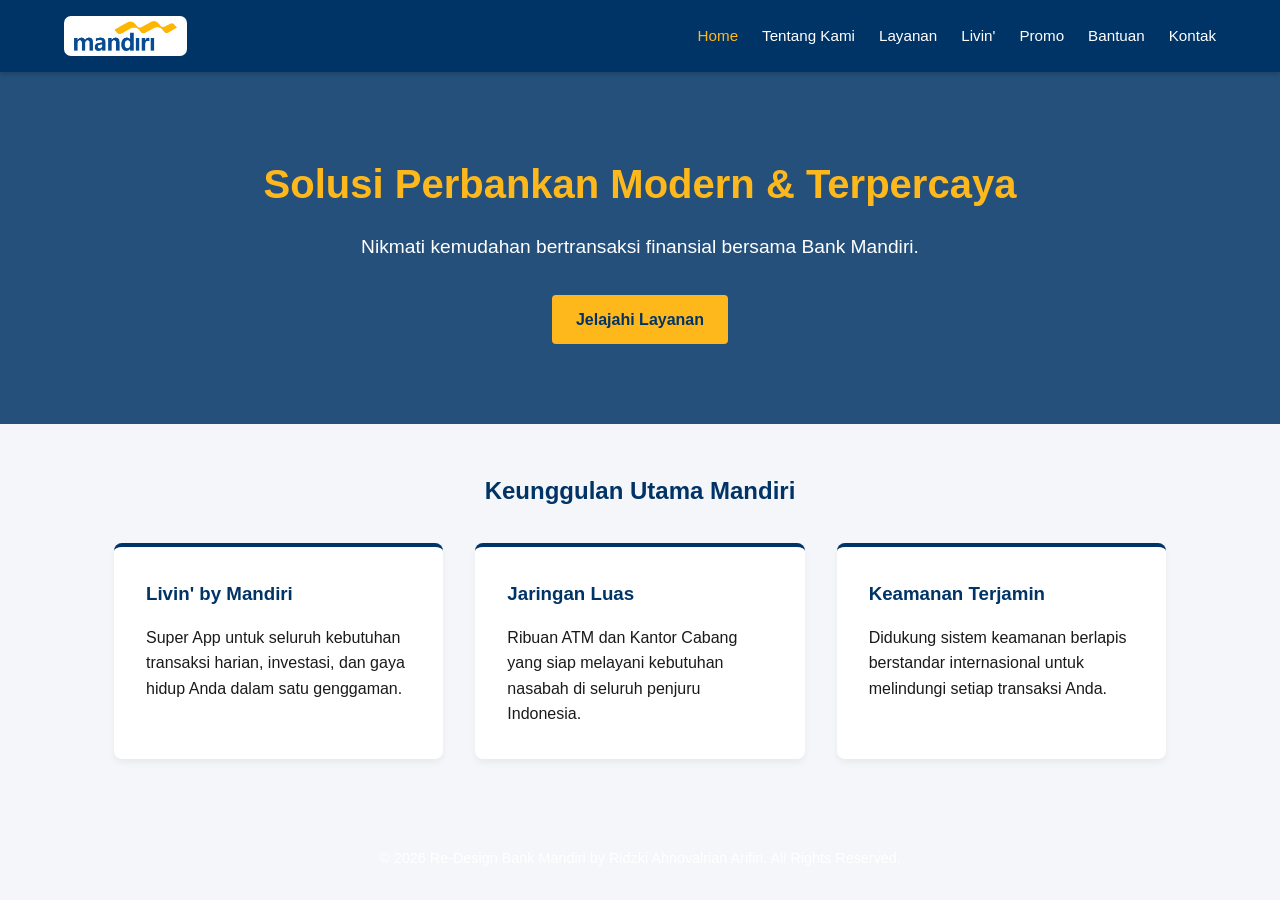
==== index.html @ 8b1b0275 "set up awal" ====
<!DOCTYPE html>
<html lang="id">
<head>
    <meta charset="UTF-8">
    <meta name="viewport" content="width=device-width, initial-scale=1.0">
    <title>Bank Mandiri - Terdepan, Terpercaya, Bersama Anda</title>
    <link rel="stylesheet" href="css/style.css">
</head>
<body>
    <header id="ridzki_header">
        <a href="index.html" class="ridzki_logo">
            <img src="assets/logo.png" alt="Logo Bank Mandiri">
        </a>
        
        <div class="ridzki_menu_toggle">
            <span></span>
            <span></span>
            <span></span>
        </div>

        <nav id="ridzki_nav">
            <ul>
                <li><a href="index.html">Home</a></li>
                <li><a href="about.html">Tentang Kami</a></li>
                <li><a href="services.html">Layanan</a></li>
                <li><a href="livin.html">Livin'</a></li>
                <li><a href="promo.html">Promo</a></li>
                <li><a href="help.html">Bantuan</a></li>
                <li><a href="contact.html">Kontak</a></li>
            </ul>
        </nav>
    </header>

    <section class="ridzki_hero">
        <h1>Solusi Perbankan Modern & Terpercaya</h1>
        <p>Nikmati kemudahan bertransaksi finansial bersama Bank Mandiri.</p>
        <a href="services.html" class="ridzki_btn">Jelajahi Layanan</a>
    </section>

    <div class="ridzki_container">
        <h2 style="text-align: center; color: var(--ridzki-mandiri-blue);">Keunggulan Utama Mandiri</h2>
        <div class="ridzki_grid">
            <div class="ridzki_card">
                <h3>Livin' by Mandiri</h3>
                <p>Super App untuk seluruh kebutuhan transaksi harian, investasi, dan gaya hidup Anda dalam satu genggaman.</p>
            </div>
            <div class="ridzki_card">
                <h3>Jaringan Luas</h3>
                <p>Ribuan ATM dan Kantor Cabang yang siap melayani kebutuhan nasabah di seluruh penjuru Indonesia.</p>
            </div>
            <div class="ridzki_card">
                <h3>Keamanan Terjamin</h3>
                <p>Didukung sistem keamanan berlapis berstandar internasional untuk melindungi setiap transaksi Anda.</p>
            </div>
        </div>
    </div>

    <footer id="ridzki_footer">
        <p>&copy; 2026 Re-Design Bank Mandiri by Ridzki Ahnovalrian Arifin. All Rights Reserved.</p>
    </footer>

    <script src="js/script.js"></script>
</body>
</html>
---- css/style.css ----
/* Styling Global & Warna Tema Bank Mandiri */
:root {
    --ridzki-mandiri-blue: #003366;
    --ridzki-mandiri-gold: #FFB81C;
    --ridzki-dark: #1A1A1A;
    --ridzki-light: #F4F6F9;
    --ridzki-white: #FFFFFF;
}

* {
    margin: 0;
    padding: 0;
    box-sizing: border-box;
    font-family: 'Segoe UI', Tahoma, Geneva, Verdana, sans-serif;
}

body {
    background-color: var(--ridzki-light);
    color: var(--ridzki-dark);
    line-height: 1.6;
}

/* Header & Navigasi Desktop */
#ridzki_header {
    background-color: var(--ridzki-mandiri-blue);
    color: var(--ridzki-white);
    padding: 1rem 5%;
    display: flex;
    justify-content: space-between;
    align-items: center;
    position: sticky;
    top: 0;
    z-index: 1000;
    box-shadow: 0 2px 5px rgba(0,0,0,0.2);
}

/* Styling untuk Logo Gambar di Navbar */
.ridzki_logo {
    display: flex;
    align-items: center;
    text-decoration: none;
}

.ridzki_logo img {
    height: 40px;
    width: auto;
    object-fit: contain;
    background-color: var(--ridzki-white);
    border-radius: 7px;
    padding: 5px 10px;
    gap: 6px;
}

#ridzki_nav ul {
    list-style: none;
    display: flex;
    gap: 1.5rem;
}

#ridzki_nav a {
    color: var(--ridzki-white);
    text-decoration: none;
    font-size: 0.95rem;
    transition: color 0.3s;
    font-weight: 500;
}

#ridzki_nav a:hover, 
#ridzki_nav a.ridzki_active {
    color: var(--ridzki-mandiri-gold) !important;
}

/* Tombol Hamburger untuk Mobile (Awalnya Disembunyikan di Desktop) */
.ridzki_menu_toggle {
    display: none;
    flex-direction: column;
    cursor: pointer;
    gap: 5px;
}

.ridzki_menu_toggle span {
    width: 25px;
    height: 3px;
    background-color: var(--ridzki-mandiri-gold);
    border-radius: 2px;
    transition: 0.3s;
}

/* Hero Section */
.ridzki_hero {
    background: linear-gradient(rgba(0,51,102,0.85), rgba(0,51,102,0.85)), url('https://images.unsplash.com/photo-1486406146926-c627a92ad1ab?auto=format&fit=crop&w=1200&q=80') no-repeat center center/cover;
    color: var(--ridzki-white);
    text-align: center;
    padding: 5rem 2rem;
}

.ridzki_hero h1 {
    font-size: 2.5rem;
    margin-bottom: 1rem;
    color: var(--ridzki-mandiri-gold);
}

.ridzki_hero p {
    font-size: 1.2rem;
    margin-bottom: 2rem;
}

/* Tombol */
.ridzki_btn {
    display: inline-block;
    background-color: var(--ridzki-mandiri-gold);
    color: var(--ridzki-mandiri-blue);
    padding: 0.75rem 1.5rem;
    border-radius: 4px;
    text-decoration: none;
    font-weight: bold;
    transition: background 0.3s;
    border: none;
    cursor: pointer;
}

.ridzki_btn:hover {
    background-color: #e09f0f;
}

/* Konten Utama / Card */
.ridzki_container {
    max-width: 1100px;
    margin: 3rem auto;
    padding: 0 1.5rem;
}

.ridzki_grid {
    display: grid;
    grid-template-columns: repeat(auto-fit, minmax(280px, 1fr));
    gap: 2rem;
    margin-top: 2rem;
}

.ridzki_card {
    background: var(--ridzki-white);
    padding: 2rem;
    border-radius: 8px;
    box-shadow: 0 4px 6px rgba(0,0,0,0.05);
    border-top: 4px solid var(--ridzki-mandiri-blue);
}

.ridzki_card h3 {
    color: var(--ridzki-mandiri-blue);
    margin-bottom: 1rem;
}

/* Form Kontak Khusus */
.ridzki_form_group {
    margin-bottom: 1.2rem;
}

.ridzki_form_group label {
    display: block;
    margin-bottom: 0.5rem;
    font-weight: 600;
}

.ridzki_form_group input, .ridzki_form_group textarea {
    width: 100%;
    padding: 0.75rem;
    border: 1px solid #ccc;
    border-radius: 4px;
}

#ridzki_alert {
    margin-top: 1rem;
    font-weight: bold;
}

/* Footer */
#ridzki_footer {
    background-color: var(--ridzki-mandiri-dark);
    color: var(--ridzki-white);
    text-align: center;
    padding: 1.5rem;
    margin-top: 4rem;
    font-size: 0.9rem;
}

/* --- RESPONSIVE MOBILE SETTINGS (Max Width 768px) --- */
@media (max-width: 768px) {
    .ridzki_menu_toggle {
        display: flex; /* Munculkan tombol garis tiga di HP */
    }

    #ridzki_nav {
        display: none; /* Sembunyikan menu secara default di HP */
        width: 100%;
        position: absolute;
        top: 100%;
        left: 0;
        background-color: var(--ridzki-mandiri-blue);
        box-shadow: 0 4px 6px rgba(0,0,0,0.1);
        padding: 1rem 0;
    }

    /* Kelas aktif untuk menampilkan menu saat tombol diklik */
    #ridzki_nav.ridzki_mobile_active {
        display: block;
    }

    #ridzki_nav ul {
        flex-direction: column;
        align-items: center;
        gap: 1rem;
    }

    .ridzki_hero h1 {
        font-size: 1.8rem;
    }

    .ridzki_hero p {
        font-size: 1rem;
    }
}
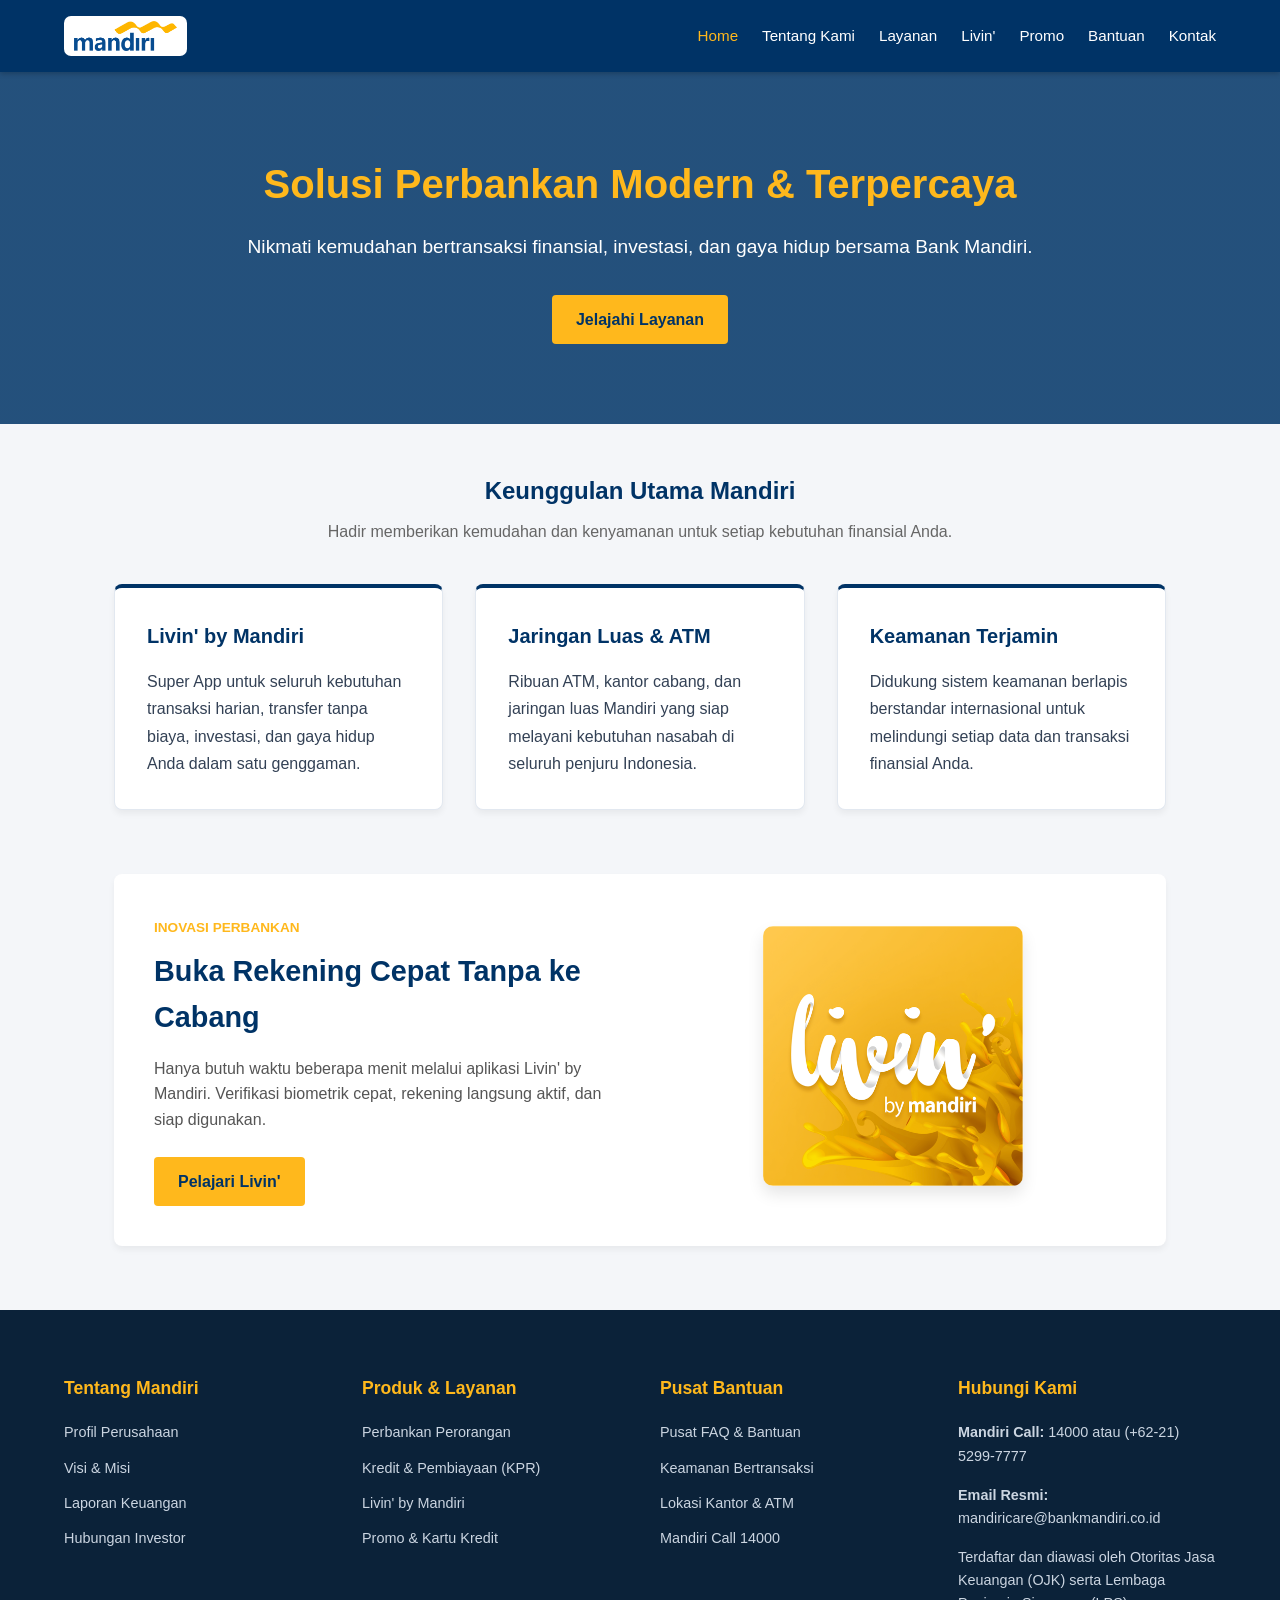
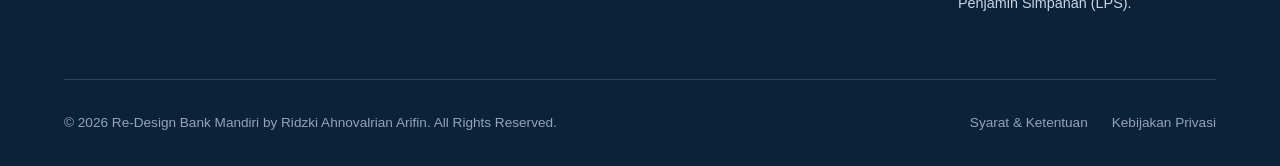
==== commit d27ffe67: "update" ====
--- a/index.html
+++ b/index.html
@@ -33,30 +33,86 @@
 
     <section class="ridzki_hero">
         <h1>Solusi Perbankan Modern & Terpercaya</h1>
-        <p>Nikmati kemudahan bertransaksi finansial bersama Bank Mandiri.</p>
+        <p>Nikmati kemudahan bertransaksi finansial, investasi, dan gaya hidup bersama Bank Mandiri.</p>
         <a href="services.html" class="ridzki_btn">Jelajahi Layanan</a>
     </section>
 
     <div class="ridzki_container">
-        <h2 style="text-align: center; color: var(--ridzki-mandiri-blue);">Keunggulan Utama Mandiri</h2>
+        <h2 style="text-align: center; color: var(--ridzki-mandiri-blue); margin-bottom: 0.5rem;">Keunggulan Utama Mandiri</h2>
+        <p style="text-align: center; color: #666; margin-bottom: 2.5rem;">Hadir memberikan kemudahan dan kenyamanan untuk setiap kebutuhan finansial Anda.</p>
+        
         <div class="ridzki_grid">
             <div class="ridzki_card">
                 <h3>Livin' by Mandiri</h3>
-                <p>Super App untuk seluruh kebutuhan transaksi harian, investasi, dan gaya hidup Anda dalam satu genggaman.</p>
+                <p>Super App untuk seluruh kebutuhan transaksi harian, transfer tanpa biaya, investasi, dan gaya hidup Anda dalam satu genggaman.</p>
             </div>
             <div class="ridzki_card">
-                <h3>Jaringan Luas</h3>
-                <p>Ribuan ATM dan Kantor Cabang yang siap melayani kebutuhan nasabah di seluruh penjuru Indonesia.</p>
+                <h3>Jaringan Luas & ATM</h3>
+                <p>Ribuan ATM, kantor cabang, dan jaringan luas Mandiri yang siap melayani kebutuhan nasabah di seluruh penjuru Indonesia.</p>
             </div>
             <div class="ridzki_card">
                 <h3>Keamanan Terjamin</h3>
-                <p>Didukung sistem keamanan berlapis berstandar internasional untuk melindungi setiap transaksi Anda.</p>
+                <p>Didukung sistem keamanan berlapis berstandar internasional untuk melindungi setiap data dan transaksi finansial Anda.</p>
+            </div>
+        </div>
+
+        <div style="margin-top: 4rem; background: white; padding: 2.5rem; border-radius: 8px; box-shadow: 0 4px 6px rgba(0,0,0,0.05); display: flex; flex-wrap: wrap; gap: 2.5rem; align-items: center;">
+            <div style="flex: 1; min-width: 280px;">
+                <span style="color: var(--ridzki-mandiri-gold); font-weight: bold; text-transform: uppercase; font-size: 0.85rem;">Inovasi Perbankan</span>
+                <h3 style="color: var(--ridzki-mandiri-blue); font-size: 1.8rem; margin: 0.5rem 0 1rem 0;">Buka Rekening Cepat Tanpa ke Cabang</h3>
+                <p style="color: #555; margin-bottom: 1.5rem;">Hanya butuh waktu beberapa menit melalui aplikasi Livin' by Mandiri. Verifikasi biometrik cepat, rekening langsung aktif, dan siap digunakan.</p>
+                <a href="livin.html" class="ridzki_btn">Pelajari Livin'</a>
+            </div>
+            <div style="flex: 1; min-width: 50px; text-align: center;">
+                <img src="assets/livin.png" alt="Livin by Mandiri" style="max-width: 260px; width: 100%; height: auto; border-radius: 10px; box-shadow: 0 8px 16px rgba(0,0,0,0.1);">
             </div>
         </div>
     </div>
 
-    <footer id="ridzki_footer">
-        <p>&copy; 2026 Re-Design Bank Mandiri by Ridzki Ahnovalrian Arifin. All Rights Reserved.</p>
+    <footer id="ridzki_footer_detail">
+        <div class="ridzki_footer_container">
+            <div class="ridzki_footer_col">
+                <h4>Tentang Mandiri</h4>
+                <ul>
+                    <li><a href="about.html">Profil Perusahaan</a></li>
+                    <li><a href="about.html">Visi & Misi</a></li>
+                    <li><a href="services.html">Laporan Keuangan</a></li>
+                    <li><a href="contact.html">Hubungan Investor</a></li>
+                </ul>
+            </div>
+            <div class="ridzki_footer_col">
+                <h4>Produk & Layanan</h4>
+                <ul>
+                    <li><a href="services.html">Perbankan Perorangan</a></li>
+                    <li><a href="services.html">Kredit & Pembiayaan (KPR)</a></li>
+                    <li><a href="livin.html">Livin' by Mandiri</a></li>
+                    <li><a href="promo.html">Promo & Kartu Kredit</a></li>
+                </ul>
+            </div>
+            <div class="ridzki_footer_col">
+                <h4>Pusat Bantuan</h4>
+                <ul>
+                    <li><a href="help.html">Pusat FAQ & Bantuan</a></li>
+                    <li><a href="help.html">Keamanan Bertransaksi</a></li>
+                    <li><a href="contact.html">Lokasi Kantor & ATM</a></li>
+                    <li><a href="contact.html">Mandiri Call 14000</a></li>
+                </ul>
+            </div>
+            <div class="ridzki_footer_col">
+                <h4>Hubungi Kami</h4>
+                <p><strong>Mandiri Call:</strong> 14000 atau (+62-21) 5299-7777</p>
+                <p><strong>Email Resmi:</strong> mandiricare@bankmandiri.co.id</p>
+                <p>Terdaftar dan diawasi oleh Otoritas Jasa Keuangan (OJK) serta Lembaga Penjamin Simpanan (LPS).</p>
+            </div>
+        </div>
+        
+        <div class="ridzki_footer_bottom">
+            <p>&copy; 2026 Re-Design Bank Mandiri by Ridzki Ahnovalrian Arifin. All Rights Reserved.</p>
+            <div class="ridzki_footer_bottom_links">
+                <a href="#">Syarat & Ketentuan</a>
+                <a href="#">Kebijakan Privasi</a>
+            </div>
+        </div>
     </footer>
 
     <script src="js/script.js"></script>
--- a/css/style.css
+++ b/css/style.css
@@ -1,4 +1,3 @@
-/* Styling Global & Warna Tema Bank Mandiri */
 :root {
     --ridzki-mandiri-blue: #003366;
     --ridzki-mandiri-gold: #FFB81C;
@@ -20,7 +19,6 @@
     line-height: 1.6;
 }
 
-/* Header & Navigasi Desktop */
 #ridzki_header {
     background-color: var(--ridzki-mandiri-blue);
     color: var(--ridzki-white);
@@ -34,7 +32,6 @@
     box-shadow: 0 2px 5px rgba(0,0,0,0.2);
 }
 
-/* Styling untuk Logo Gambar di Navbar */
 .ridzki_logo {
     display: flex;
     align-items: center;
@@ -70,7 +67,6 @@
     color: var(--ridzki-mandiri-gold) !important;
 }
 
-/* Tombol Hamburger untuk Mobile (Awalnya Disembunyikan di Desktop) */
 .ridzki_menu_toggle {
     display: none;
     flex-direction: column;
@@ -86,7 +82,6 @@
     transition: 0.3s;
 }
 
-/* Hero Section */
 .ridzki_hero {
     background: linear-gradient(rgba(0,51,102,0.85), rgba(0,51,102,0.85)), url('https://images.unsplash.com/photo-1486406146926-c627a92ad1ab?auto=format&fit=crop&w=1200&q=80') no-repeat center center/cover;
     color: var(--ridzki-white);
@@ -105,7 +100,6 @@
     margin-bottom: 2rem;
 }
 
-/* Tombol */
 .ridzki_btn {
     display: inline-block;
     background-color: var(--ridzki-mandiri-gold);
@@ -123,7 +117,6 @@
     background-color: #e09f0f;
 }
 
-/* Konten Utama / Card */
 .ridzki_container {
     max-width: 1100px;
     margin: 3rem auto;
@@ -141,13 +134,23 @@
     background: var(--ridzki-white);
     padding: 2rem;
     border-radius: 8px;
-    box-shadow: 0 4px 6px rgba(0,0,0,0.05);
+    box-shadow: 0 4px 6px rgba(0, 0, 0, 0.05);
     border-top: 4px solid var(--ridzki-mandiri-blue);
+    border-left: 1px solid #e2e8f0;
+    border-right: 1px solid #e2e8f0;
+    border-bottom: 1px solid #e2e8f0;
 }
 
 .ridzki_card h3 {
     color: var(--ridzki-mandiri-blue);
     margin-bottom: 1rem;
+    font-size: 1.25rem;
+}
+
+.ridzki_card p, 
+.ridzki_card li {
+    color: #334155; 
+    line-height: 1.7;
 }
 
 /* Form Kontak Khusus */
@@ -172,8 +175,6 @@
     margin-top: 1rem;
     font-weight: bold;
 }
-
-/* Footer */
 #ridzki_footer {
     background-color: var(--ridzki-mandiri-dark);
     color: var(--ridzki-white);
@@ -183,14 +184,12 @@
     font-size: 0.9rem;
 }
 
-/* --- RESPONSIVE MOBILE SETTINGS (Max Width 768px) --- */
 @media (max-width: 768px) {
     .ridzki_menu_toggle {
-        display: flex; /* Munculkan tombol garis tiga di HP */
-    }
-
+        display: flex; 
+    }
     #ridzki_nav {
-        display: none; /* Sembunyikan menu secara default di HP */
+        display: none; 
         width: 100%;
         position: absolute;
         top: 100%;
@@ -199,8 +198,6 @@
         box-shadow: 0 4px 6px rgba(0,0,0,0.1);
         padding: 1rem 0;
     }
-
-    /* Kelas aktif untuk menampilkan menu saat tombol diklik */
     #ridzki_nav.ridzki_mobile_active {
         display: block;
     }
@@ -218,4 +215,93 @@
     .ridzki_hero p {
         font-size: 1rem;
     }
+}
+#ridzki_footer_detail {
+    background-color: #0b2239;
+    color: var(--ridzki-white);
+    padding: 4rem 5% 2rem 5%;
+    margin-top: 4rem;
+    font-size: 0.9rem;
+}
+
+.ridzki_footer_container {
+    max-width: 1200px;
+    margin: 0 auto;
+    display: grid;
+    grid-template-columns: repeat(auto-fit, minmax(220px, 1fr));
+    gap: 2.5rem;
+    border-bottom: 1px solid rgba(255, 255, 255, 0.15);
+    padding-bottom: 3rem;
+}
+
+.ridzki_footer_col h4 {
+    color: var(--ridzki-mandiri-gold);
+    font-size: 1.1rem;
+    margin-bottom: 1.2rem;
+    font-weight: 600;
+}
+
+.ridzki_footer_col ul {
+    list-style: none;
+}
+
+.ridzki_footer_col ul li {
+    margin-bottom: 0.75rem;
+}
+
+.ridzki_footer_col ul li a {
+    color: #cbd5e1;
+    text-decoration: none;
+    transition: color 0.3s;
+}
+
+.ridzki_footer_col ul li a:hover {
+    color: var(--ridzki-mandiri-gold);
+}
+
+.ridzki_footer_col p {
+    color: #cbd5e1;
+    margin-bottom: 1rem;
+    line-height: 1.6;
+}
+
+.ridzki_footer_bottom {
+    max-width: 1200px;
+    margin: 2rem auto 0 auto;
+    display: flex;
+    justify-content: space-between;
+    align-items: center;
+    flex-wrap: wrap;
+    gap: 1rem;
+    color: #94a3b8;
+    font-size: 0.85rem;
+}
+
+.ridzki_footer_bottom_links {
+    display: flex;
+    gap: 1.5rem;
+}
+
+.ridzki_footer_bottom_links a {
+    color: #94a3b8;
+    text-decoration: none;
+}
+
+.ridzki_footer_bottom_links a:hover {
+    color: var(--ridzki-white);
+}
+
+@media (max-width: 768px) {
+    .ridzki_footer_bottom {
+        flex-direction: column;
+        text-align: center;
+    }
+}
+.ridzki_spotlight_img {
+    width: 100%;
+    max-width: 320px; 
+    height: auto;
+    object-fit: contain;
+    border-radius: 8px;
+    box-shadow: 0 4px 12px rgba(0, 0, 0, 0.1);
 }
